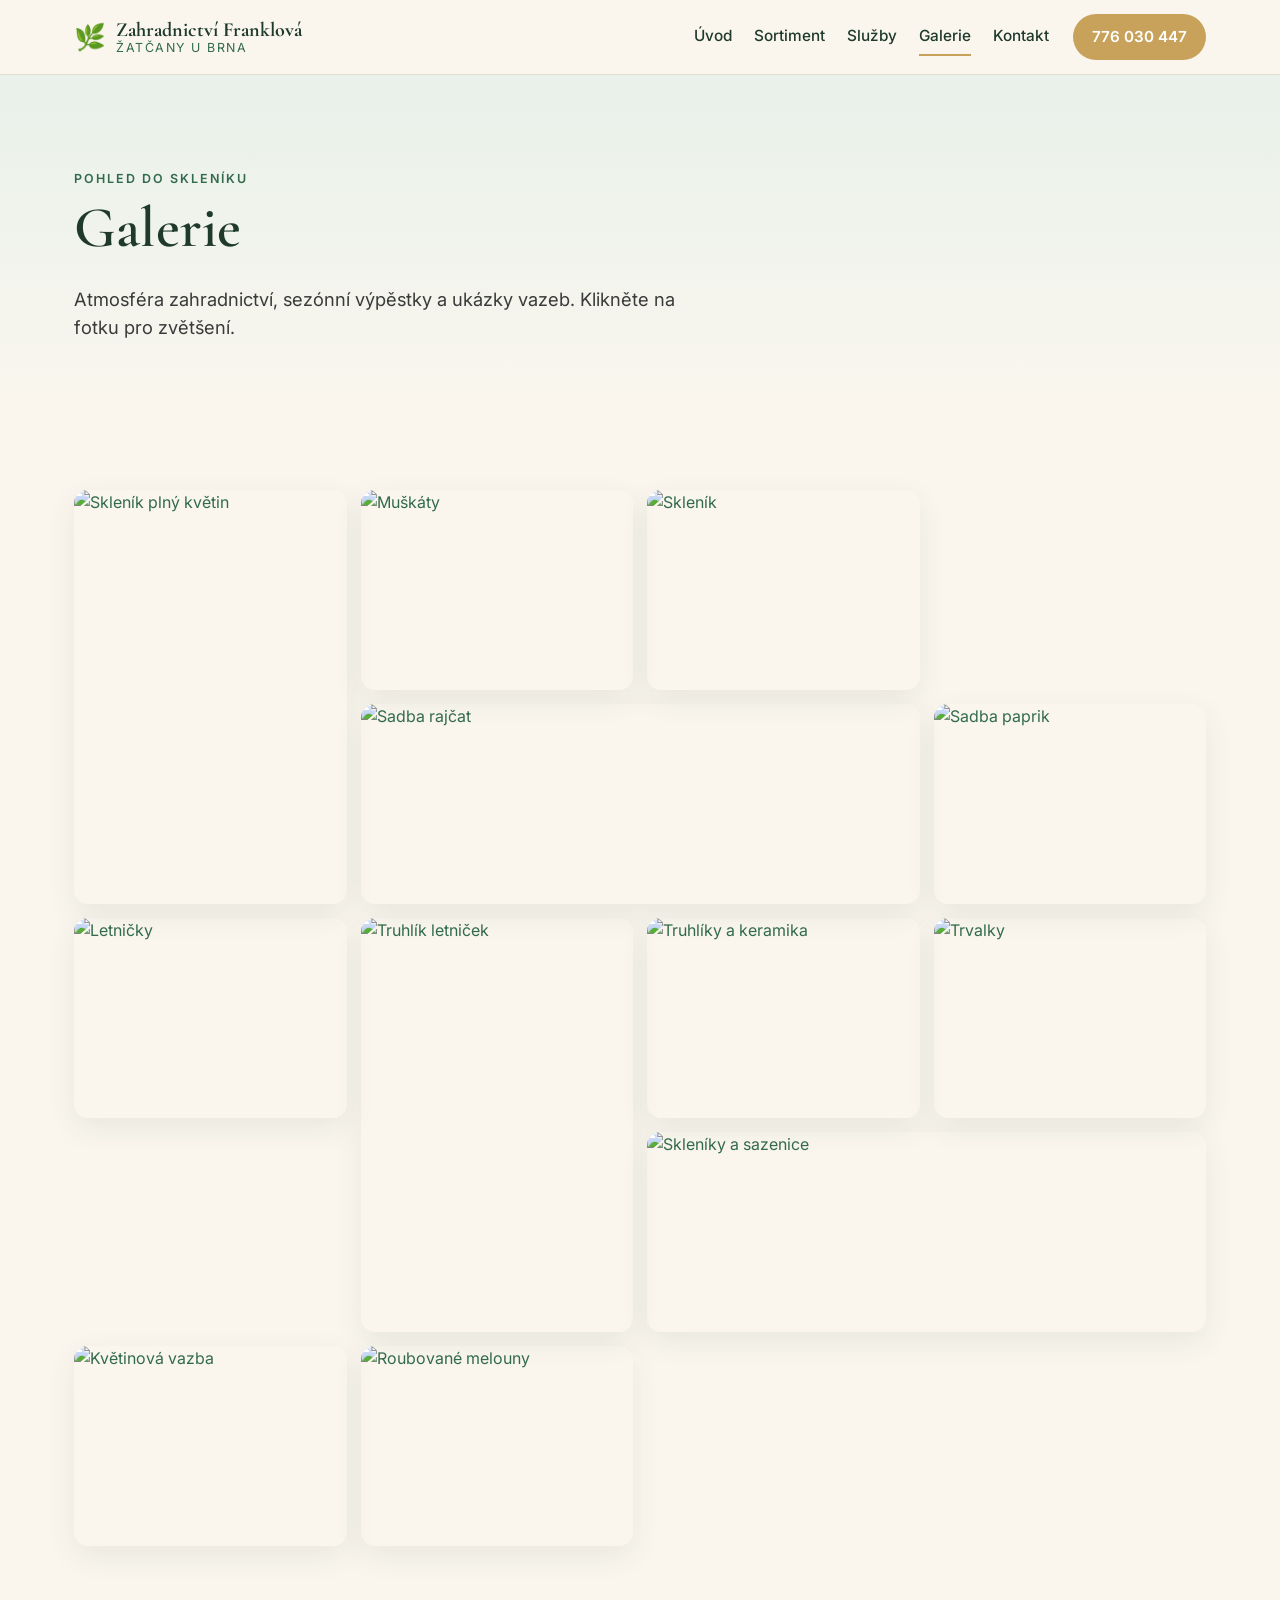
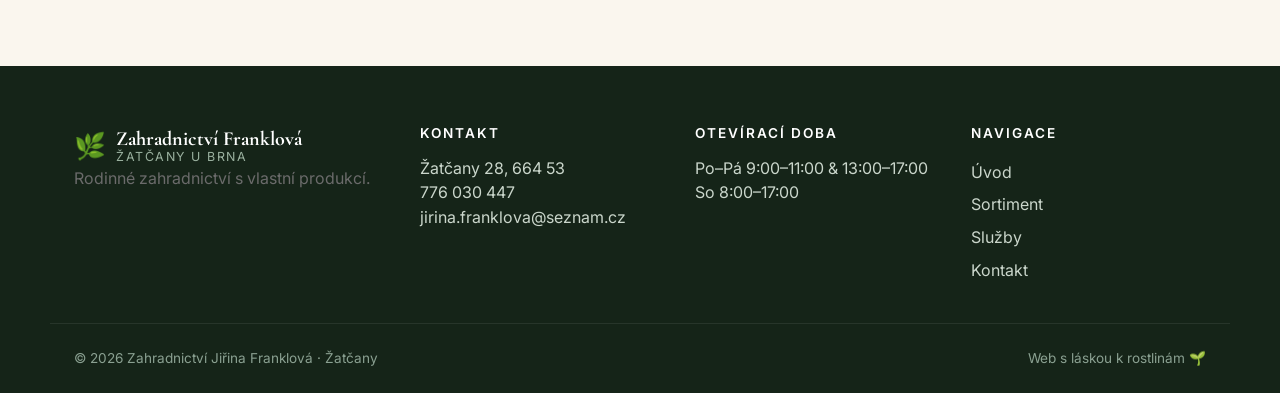
==== galerie.html @ 7c962533 "Vytvořit web pro Zahradnictví Franklová Žatčany Statický 5stránkový web (úvod, sortiment, služby, ga" ====
<!DOCTYPE html>
<html lang="cs">
<head>
    <meta charset="UTF-8">
    <meta name="viewport" content="width=device-width, initial-scale=1.0">
    <title>Galerie | Zahradnictví Franklová Žatčany</title>
    <meta name="description" content="Fotogalerie zahradnictví v Žatčanech – skleníky, květiny, sadba, vazby a realizace zahrad.">
    <link rel="preconnect" href="https://fonts.googleapis.com">
    <link rel="preconnect" href="https://fonts.gstatic.com" crossorigin>
    <link href="https://fonts.googleapis.com/css2?family=Cormorant+Garamond:wght@500;600;700&family=Inter:wght@300;400;500;600&display=swap" rel="stylesheet">
    <link rel="stylesheet" href="styles.css">
</head>
<body>
    <header class="site-header">
        <div class="container nav-wrap">
            <a class="brand" href="index.html">
                <span class="brand-mark">🌿</span>
                <span class="brand-text">
                    <strong>Zahradnictví Franklová</strong>
                    <em>Žatčany u Brna</em>
                </span>
            </a>
            <nav class="nav">
                <a href="index.html">Úvod</a>
                <a href="sortiment.html">Sortiment</a>
                <a href="sluzby.html">Služby</a>
                <a href="galerie.html" class="active">Galerie</a>
                <a href="kontakt.html">Kontakt</a>
            </nav>
            <a href="kontakt.html" class="btn btn-pill">776 030 447</a>
        </div>
    </header>

    <section class="page-hero">
        <div class="container">
            <span class="eyebrow">Pohled do skleníku</span>
            <h1>Galerie</h1>
            <p class="lead">Atmosféra zahradnictví, sezónní výpěstky a ukázky vazeb. Klikněte na fotku pro zvětšení.</p>
        </div>
    </section>

    <section class="section">
        <div class="container">
            <div class="gallery">
                <a class="g-item g-tall" href="#" data-img="https://images.unsplash.com/photo-1585320806297-9794b3e4eeae?auto=format&fit=crop&w=1600&q=85">
                    <img src="https://images.unsplash.com/photo-1585320806297-9794b3e4eeae?auto=format&fit=crop&w=900&q=80" alt="Skleník plný květin">
                </a>
                <a class="g-item" href="#" data-img="https://images.unsplash.com/photo-1597754395077-31460acd1b8f?auto=format&fit=crop&w=1600&q=85">
                    <img src="https://images.unsplash.com/photo-1597754395077-31460acd1b8f?auto=format&fit=crop&w=900&q=80" alt="Muškáty">
                </a>
                <a class="g-item" href="#" data-img="https://images.unsplash.com/photo-1416879595882-3373a0480b5b?auto=format&fit=crop&w=1600&q=85">
                    <img src="https://images.unsplash.com/photo-1416879595882-3373a0480b5b?auto=format&fit=crop&w=900&q=80" alt="Skleník">
                </a>
                <a class="g-item g-wide" href="#" data-img="https://images.unsplash.com/photo-1592833167001-55c3375beae8?auto=format&fit=crop&w=1600&q=85">
                    <img src="https://images.unsplash.com/photo-1592833167001-55c3375beae8?auto=format&fit=crop&w=900&q=80" alt="Sadba rajčat">
                </a>
                <a class="g-item" href="#" data-img="https://images.unsplash.com/photo-1518977676601-b53f82aba655?auto=format&fit=crop&w=1600&q=85">
                    <img src="https://images.unsplash.com/photo-1518977676601-b53f82aba655?auto=format&fit=crop&w=900&q=80" alt="Sadba paprik">
                </a>
                <a class="g-item" href="#" data-img="https://images.unsplash.com/photo-1571575173700-afb9492e6a50?auto=format&fit=crop&w=1600&q=85">
                    <img src="https://images.unsplash.com/photo-1571575173700-afb9492e6a50?auto=format&fit=crop&w=900&q=80" alt="Letničky">
                </a>
                <a class="g-item g-tall" href="#" data-img="https://images.unsplash.com/photo-1469259943454-aa100abba749?auto=format&fit=crop&w=1600&q=85">
                    <img src="https://images.unsplash.com/photo-1469259943454-aa100abba749?auto=format&fit=crop&w=900&q=80" alt="Truhlík letniček">
                </a>
                <a class="g-item" href="#" data-img="https://images.unsplash.com/photo-1485955900006-10f4d324d411?auto=format&fit=crop&w=1600&q=85">
                    <img src="https://images.unsplash.com/photo-1485955900006-10f4d324d411?auto=format&fit=crop&w=900&q=80" alt="Truhlíky a keramika">
                </a>
                <a class="g-item" href="#" data-img="https://images.unsplash.com/photo-1466692476868-aef1dfb1e735?auto=format&fit=crop&w=1600&q=85">
                    <img src="https://images.unsplash.com/photo-1466692476868-aef1dfb1e735?auto=format&fit=crop&w=900&q=80" alt="Trvalky">
                </a>
                <a class="g-item g-wide" href="#" data-img="https://images.unsplash.com/photo-1416879595882-3373a0480b5b?auto=format&fit=crop&w=1600&q=85">
                    <img src="https://images.unsplash.com/photo-1487530811176-3780de880c2d?auto=format&fit=crop&w=900&q=80" alt="Skleníky a sazenice">
                </a>
                <a class="g-item" href="#" data-img="https://images.unsplash.com/photo-1455659817273-f96807779a8a?auto=format&fit=crop&w=1600&q=85">
                    <img src="https://images.unsplash.com/photo-1455659817273-f96807779a8a?auto=format&fit=crop&w=900&q=80" alt="Květinová vazba">
                </a>
                <a class="g-item" href="#" data-img="https://images.unsplash.com/photo-1563246953-9c8f9bcabe50?auto=format&fit=crop&w=1600&q=85">
                    <img src="https://images.unsplash.com/photo-1563246953-9c8f9bcabe50?auto=format&fit=crop&w=900&q=80" alt="Roubované melouny">
                </a>
            </div>
        </div>
    </section>

    <div class="lightbox" id="lightbox" aria-hidden="true">
        <button class="lightbox-close" id="lightboxClose" aria-label="Zavřít">×</button>
        <img id="lightboxImg" src="" alt="">
    </div>

    <footer class="site-footer">
        <div class="container footer-grid">
            <div>
                <div class="brand">
                    <span class="brand-mark">🌿</span>
                    <span class="brand-text">
                        <strong>Zahradnictví Franklová</strong>
                        <em>Žatčany u Brna</em>
                    </span>
                </div>
                <p class="muted">Rodinné zahradnictví s vlastní produkcí.</p>
            </div>
            <div>
                <h4>Kontakt</h4>
                <p>Žatčany 28, 664 53<br>
                <a href="tel:+420776030447">776 030 447</a><br>
                <a href="mailto:jirina.franklova@seznam.cz">jirina.franklova@seznam.cz</a></p>
            </div>
            <div>
                <h4>Otevírací doba</h4>
                <p>Po–Pá 9:00–11:00 &amp; 13:00–17:00<br>
                So 8:00–17:00</p>
            </div>
            <div>
                <h4>Navigace</h4>
                <ul class="footer-nav">
                    <li><a href="index.html">Úvod</a></li>
                    <li><a href="sortiment.html">Sortiment</a></li>
                    <li><a href="sluzby.html">Služby</a></li>
                    <li><a href="kontakt.html">Kontakt</a></li>
                </ul>
            </div>
        </div>
        <div class="container footer-bottom">
            <span>© <span id="year"></span> Zahradnictví Jiřina Franklová · Žatčany</span>
            <span>Web s láskou k rostlinám 🌱</span>
        </div>
    </footer>
    <script src="script.js"></script>
</body>
</html>
---- styles.css ----
:root{
    --green-900:#1f3a2b;
    --green-800:#28503a;
    --green-700:#326b4b;
    --green-600:#4a8a64;
    --green-500:#6aae84;
    --green-100:#e8f1ea;
    --cream:#faf6ee;
    --sand:#f1ead9;
    --ink:#222;
    --muted:#6b6b6b;
    --line:#e3ddcd;
    --gold:#c8a25b;
    --shadow:0 10px 30px rgba(31,58,43,.08);
    --radius:18px;
}
*{box-sizing:border-box}
html,body{margin:0;padding:0}
body{
    font-family:'Inter',system-ui,-apple-system,Segoe UI,Roboto,sans-serif;
    color:var(--ink);
    background:var(--cream);
    line-height:1.55;
    -webkit-font-smoothing:antialiased;
}
.container{max-width:1180px;margin:0 auto;padding:0 24px}
img{max-width:100%;display:block}
a{color:var(--green-700);text-decoration:none}
a:hover{color:var(--green-900)}

h1,h2,h3,h4{
    font-family:'Cormorant Garamond',Georgia,serif;
    color:var(--green-900);
    line-height:1.15;
    margin:0 0 .4em;
    font-weight:600;
    letter-spacing:.2px;
}
h1{font-size:clamp(2.2rem,4.6vw,3.6rem)}
h2{font-size:clamp(1.7rem,3vw,2.4rem)}
h3{font-size:1.35rem}
h4{font-size:1.05rem;letter-spacing:.5px;text-transform:uppercase;color:var(--green-800)}
p{margin:0 0 1em}
.eyebrow{
    display:inline-block;text-transform:uppercase;letter-spacing:2px;
    font-size:.78rem;color:var(--green-700);font-weight:600;margin-bottom:.6em;
}
.eyebrow.light{color:#c9d8cd}
.lead{font-size:1.15rem;color:#3a3a3a;max-width:54ch}
.muted{color:var(--muted)}
.center{text-align:center}

/* Header */
.site-header{
    background:rgba(250,246,238,.92);
    backdrop-filter:saturate(140%) blur(10px);
    border-bottom:1px solid var(--line);
    position:sticky;top:0;z-index:50;
}
.nav-wrap{display:flex;align-items:center;gap:24px;padding:14px 24px}
.brand{display:flex;align-items:center;gap:10px;color:var(--green-900)}
.brand-mark{font-size:1.6rem}
.brand-text{display:flex;flex-direction:column;line-height:1.1}
.brand-text strong{font-family:'Cormorant Garamond',serif;font-size:1.25rem;font-weight:700}
.brand-text em{font-style:normal;font-size:.78rem;letter-spacing:1.5px;text-transform:uppercase;color:var(--green-700)}
.nav{display:flex;gap:22px;margin-left:auto}
.nav a{color:var(--green-900);font-weight:500;padding:6px 0;border-bottom:2px solid transparent;font-size:.96rem}
.nav a:hover,.nav a.active{border-color:var(--gold)}

.btn{
    display:inline-flex;align-items:center;justify-content:center;gap:8px;
    border-radius:999px;padding:12px 22px;font-weight:600;font-size:.95rem;
    transition:all .2s ease;cursor:pointer;border:1px solid transparent;
}
.btn-primary{background:var(--green-700);color:#fff}
.btn-primary:hover{background:var(--green-900);color:#fff}
.btn-ghost{background:transparent;color:var(--green-900);border-color:var(--green-700)}
.btn-ghost:hover{background:var(--green-700);color:#fff}
.btn-pill{background:var(--gold);color:#fff;padding:10px 18px}
.btn-pill:hover{background:#b08940;color:#fff}

/* Hero */
.hero{position:relative;min-height:88vh;display:flex;align-items:center;color:#fff;overflow:hidden}
.hero-media{position:absolute;inset:0}
.hero-media img{width:100%;height:100%;object-fit:cover}
.hero-overlay{position:absolute;inset:0;background:linear-gradient(120deg,rgba(31,58,43,.78),rgba(31,58,43,.35) 60%,rgba(31,58,43,.55))}
.hero-content{position:relative;padding:120px 24px;color:#fff;z-index:2}
.hero-content .eyebrow{color:#e7d9b2}
.hero-content h1{color:#fff;max-width:18ch}
.hero-content .lead{color:#f4ecd9;max-width:60ch}
.hero-cta{display:flex;gap:14px;margin:28px 0 40px;flex-wrap:wrap}
.hero-cta .btn-ghost{color:#fff;border-color:#fff}
.hero-cta .btn-ghost:hover{background:#fff;color:var(--green-900)}
.hero-stats{list-style:none;padding:0;margin:0;display:flex;gap:36px;flex-wrap:wrap}
.hero-stats li{display:flex;flex-direction:column}
.hero-stats strong{font-family:'Cormorant Garamond',serif;font-size:2rem;color:#fff}
.hero-stats span{font-size:.82rem;letter-spacing:1.4px;text-transform:uppercase;color:#d9c897}

/* Page hero */
.page-hero{padding:90px 0 50px;background:linear-gradient(180deg,var(--green-100),var(--cream))}
.page-hero h1{max-width:18ch}

/* Sections */
.section{padding:80px 0}
.section-muted{background:var(--sand)}
.section-dark{background:var(--green-900);color:#e9efe9}
.section-dark h2,.section-dark h3,.section-dark h4{color:#fff}
.section-head{text-align:center;max-width:62ch;margin:0 auto 50px}
.section-foot{text-align:center;margin-top:40px}

/* Grid 2 */
.grid-2{display:grid;grid-template-columns:1.05fr .95fr;gap:60px;align-items:center}
.grid-2.reverse{grid-template-columns:.95fr 1.05fr}
.grid-2.reverse .copy{order:2}
.grid-2.reverse .visual-card{order:1}
.link-arrow{font-weight:600;color:var(--green-700)}
.link-arrow:hover{color:var(--green-900)}

.card-stack{display:grid;gap:18px}
.feature-card{
    background:#fff;border:1px solid var(--line);border-radius:var(--radius);
    padding:22px 22px 18px;box-shadow:var(--shadow);
}
.feature-card h3{margin-top:6px}
.feature-icon{font-size:1.6rem}

.bullets{padding-left:0;list-style:none;margin:0 0 1em}
.bullets li{padding:7px 0;border-bottom:1px dashed var(--line)}
.bullets.compact li{border:0;padding:3px 0}
.bullets li:last-child{border-bottom:0}

/* Visual card */
.visual-card{position:relative;border-radius:var(--radius);overflow:hidden;box-shadow:var(--shadow)}
.visual-card img{aspect-ratio:4/3;object-fit:cover;width:100%}
.visual-badge{
    position:absolute;left:18px;bottom:18px;background:rgba(31,58,43,.92);color:#fff;
    padding:14px 18px;border-radius:14px;font-size:.86rem;line-height:1.4;max-width:78%;
}
.visual-badge strong{display:block;font-size:1rem;margin-bottom:2px;color:#e7d9b2}

/* Products */
.product-grid{display:grid;grid-template-columns:repeat(3,1fr);gap:24px}
.product{
    background:#fff;border-radius:var(--radius);overflow:hidden;
    box-shadow:var(--shadow);transition:transform .25s ease,box-shadow .25s ease;
    border:1px solid var(--line);
}
.product:hover{transform:translateY(-4px);box-shadow:0 18px 40px rgba(31,58,43,.14)}
.product-img{aspect-ratio:5/4;overflow:hidden}
.product-img img{width:100%;height:100%;object-fit:cover;transition:transform .5s ease}
.product:hover .product-img img{transform:scale(1.06)}
.product-body{padding:18px 20px 22px}
.product-body p{color:#555;font-size:.94rem;margin-bottom:8px}
.price{display:inline-block;font-weight:600;color:var(--green-800);background:var(--green-100);padding:4px 12px;border-radius:999px;font-size:.85rem}

/* Sortiment category rows */
.cat-row{
    display:grid;grid-template-columns:1fr 1fr;gap:50px;align-items:center;
    margin:0 0 70px;
}
.cat-row.reverse .cat-text{order:2}
.cat-row.reverse .cat-img{order:1}
.cat-img img{border-radius:var(--radius);aspect-ratio:4/3;object-fit:cover;width:100%;box-shadow:var(--shadow)}
.tag{
    display:inline-block;background:var(--green-100);color:var(--green-800);
    padding:4px 12px;border-radius:999px;font-size:.78rem;font-weight:600;
    letter-spacing:1px;text-transform:uppercase;margin-bottom:10px;
}

/* Testimonial */
.testimonial-wrap{text-align:center;max-width:60ch;margin:0 auto}
.testimonial-wrap blockquote{
    font-family:'Cormorant Garamond',serif;font-size:clamp(1.4rem,2.4vw,2rem);
    line-height:1.4;font-style:italic;color:#fff;margin:18px 0 16px;
}
.testimonial-wrap cite{color:#c9d8cd;font-style:normal;letter-spacing:1.5px;text-transform:uppercase;font-size:.82rem}

/* Services */
.service-grid{display:grid;grid-template-columns:repeat(3,1fr);gap:22px}
.service{
    background:#fff;border:1px solid var(--line);border-radius:var(--radius);
    padding:26px;box-shadow:var(--shadow);
}
.service-icon{font-size:1.8rem;display:block;margin-bottom:8px}

/* Process */
.process-wrap{max-width:980px;margin:0 auto}
.process{list-style:none;padding:0;margin:30px 0 0;counter-reset:step;
    display:grid;grid-template-columns:repeat(4,1fr);gap:24px}
.process li{background:rgba(255,255,255,.05);border:1px solid rgba(255,255,255,.1);border-radius:var(--radius);padding:22px}
.process .step{
    display:inline-flex;align-items:center;justify-content:center;
    width:34px;height:34px;border-radius:50%;background:var(--gold);color:#1f3a2b;
    font-weight:700;margin-bottom:12px;
}
.process h4{color:#fff;margin-bottom:6px;font-size:1.1rem;text-transform:none;letter-spacing:0}
.process p{color:#c9d8cd;font-size:.95rem;margin:0}

/* CTA band */
.cta-band-inner{
    display:flex;align-items:center;justify-content:space-between;gap:30px;flex-wrap:wrap;
    background:#fff;border:1px solid var(--line);border-radius:var(--radius);padding:30px 36px;box-shadow:var(--shadow);
}
.cta-band-inner h2{margin:0}
.cta-band-inner p{margin:6px 0 0;color:#555}
.cta-buttons{display:flex;gap:12px;flex-wrap:wrap}

/* Contact */
.contact-grid{display:grid;grid-template-columns:repeat(2,1fr);gap:22px}
.contact-card{
    background:#fff;border:1px solid var(--line);border-radius:var(--radius);
    padding:26px;box-shadow:var(--shadow);
}
.big-link{font-family:'Cormorant Garamond',serif;font-size:1.7rem;font-weight:700;color:var(--green-800)}
.hours{width:100%;border-collapse:collapse}
.hours td{padding:8px 0;border-bottom:1px dashed var(--line);font-size:.95rem}
.hours tr:last-child td{border-bottom:0}
.hours td:last-child{text-align:right;color:#444}
.map-wrap{border-radius:var(--radius);overflow:hidden;box-shadow:var(--shadow);border:1px solid var(--line);background:#eee}

/* FAQ */
.faq-wrap{max-width:780px;margin:0 auto}
.faq-wrap details{
    background:rgba(255,255,255,.05);border:1px solid rgba(255,255,255,.1);
    border-radius:14px;padding:16px 20px;margin:10px 0;
}
.faq-wrap summary{cursor:pointer;font-weight:600;color:#fff;font-size:1.05rem;list-style:none}
.faq-wrap summary::-webkit-details-marker{display:none}
.faq-wrap summary::before{content:'+ ';color:var(--gold);font-weight:700;margin-right:6px}
.faq-wrap details[open] summary::before{content:'– '}
.faq-wrap p{color:#c9d8cd;margin:10px 0 4px}

/* Gallery */
.gallery{
    display:grid;
    grid-template-columns:repeat(4,1fr);
    grid-auto-rows:200px;
    gap:14px;
}
.g-item{display:block;overflow:hidden;border-radius:14px;box-shadow:var(--shadow);position:relative}
.g-item img{width:100%;height:100%;object-fit:cover;transition:transform .6s ease}
.g-item:hover img{transform:scale(1.06)}
.g-tall{grid-row:span 2}
.g-wide{grid-column:span 2}

.lightbox{
    position:fixed;inset:0;background:rgba(15,25,18,.92);display:none;
    align-items:center;justify-content:center;z-index:100;padding:30px;
}
.lightbox.active{display:flex}
.lightbox img{max-width:90%;max-height:90vh;border-radius:10px;box-shadow:0 30px 80px rgba(0,0,0,.5)}
.lightbox-close{
    position:absolute;top:18px;right:24px;background:transparent;border:0;color:#fff;
    font-size:2.4rem;cursor:pointer;line-height:1;
}

/* Footer */
.site-footer{background:#152418;color:#cad6cb;padding:60px 0 24px;margin-top:40px}
.site-footer h4{color:#fff;font-family:'Inter',sans-serif;font-size:.85rem;letter-spacing:2px;text-transform:uppercase;margin-bottom:14px}
.site-footer .brand strong{color:#fff}
.site-footer .brand em{color:#9ab19f}
.site-footer a{color:#cad6cb}
.site-footer a:hover{color:#fff}
.footer-grid{display:grid;grid-template-columns:1.3fr 1fr 1fr 1fr;gap:40px;padding-bottom:36px;border-bottom:1px solid rgba(255,255,255,.08)}
.footer-nav{list-style:none;padding:0;margin:0}
.footer-nav li{padding:4px 0}
.footer-bottom{display:flex;justify-content:space-between;padding-top:24px;font-size:.85rem;color:#8aa091;flex-wrap:wrap;gap:10px}

/* Responsive */
@media (max-width:980px){
    .nav{display:none}
    .grid-2,.grid-2.reverse{grid-template-columns:1fr;gap:36px}
    .grid-2.reverse .copy,.grid-2.reverse .visual-card{order:initial}
    .product-grid{grid-template-columns:repeat(2,1fr)}
    .service-grid{grid-template-columns:repeat(2,1fr)}
    .process{grid-template-columns:repeat(2,1fr)}
    .cat-row,.cat-row.reverse{grid-template-columns:1fr;gap:24px;margin-bottom:50px}
    .cat-row.reverse .cat-text,.cat-row.reverse .cat-img{order:initial}
    .contact-grid{grid-template-columns:1fr}
    .footer-grid{grid-template-columns:1fr 1fr;gap:30px}
    .gallery{grid-template-columns:repeat(2,1fr);grid-auto-rows:170px}
    .g-wide{grid-column:span 2}
    .hero-content{padding:90px 24px 70px}
}
@media (max-width:540px){
    .product-grid,.service-grid{grid-template-columns:1fr}
    .process{grid-template-columns:1fr}
    .footer-grid{grid-template-columns:1fr}
    .hero-stats{gap:20px}
    .hero-stats strong{font-size:1.5rem}
    .cta-band-inner{padding:22px}
}
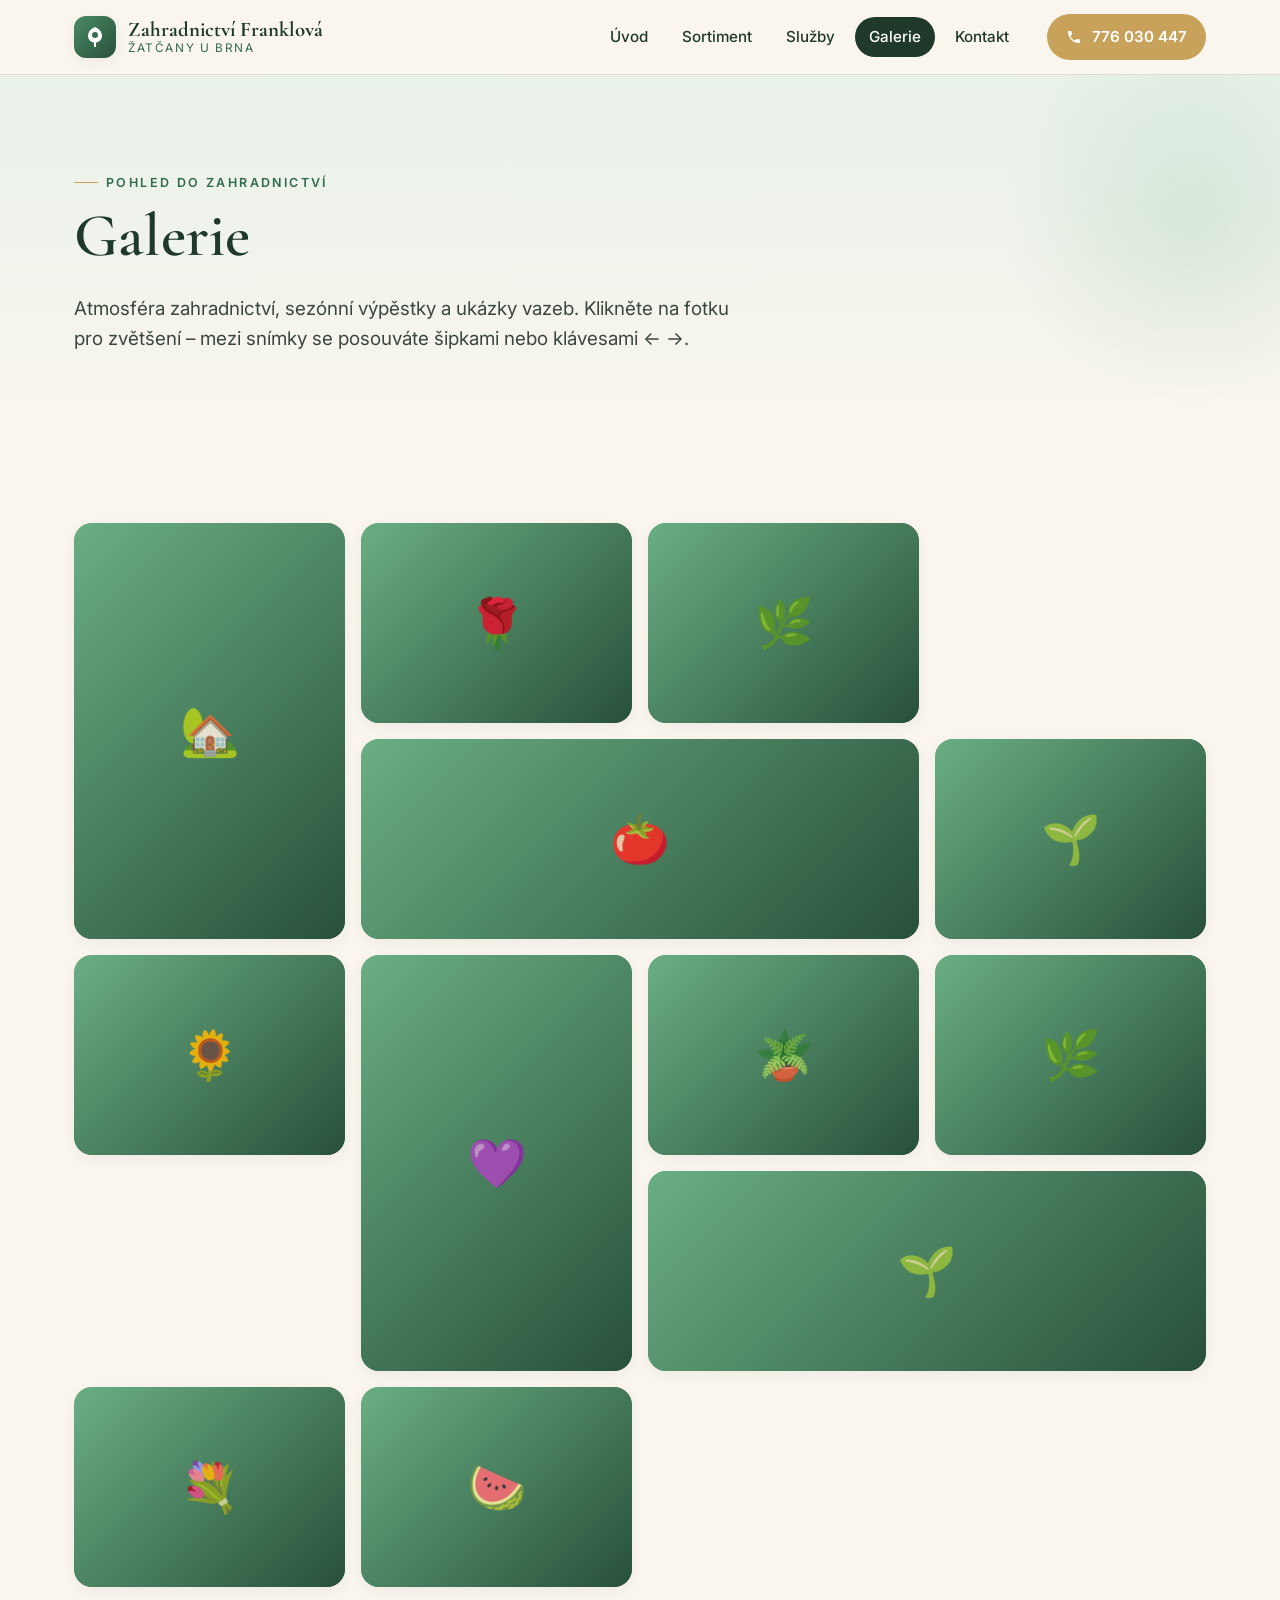
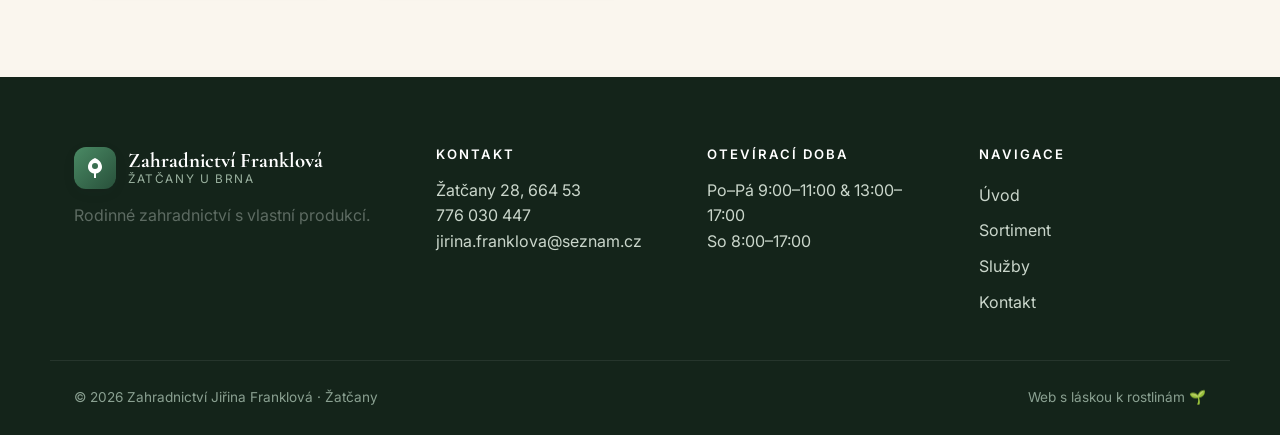
==== commit 889e7403: "Audit a vylepšení rozhraní + ověřené fotky - Odstraněna smyšlená fakta (rok 1995, „30+ let", falešná" ====
--- a/galerie.html
+++ b/galerie.html
@@ -5,99 +5,123 @@
     <meta name="viewport" content="width=device-width, initial-scale=1.0">
     <title>Galerie | Zahradnictví Franklová Žatčany</title>
     <meta name="description" content="Fotogalerie zahradnictví v Žatčanech – skleníky, květiny, sadba, vazby a realizace zahrad.">
+    <meta name="theme-color" content="#28503a">
+    <link rel="icon" type="image/svg+xml" href="data:image/svg+xml,%3Csvg xmlns='http://www.w3.org/2000/svg' viewBox='0 0 64 64'%3E%3Crect width='64' height='64' rx='14' fill='%2328503a'/%3E%3Cpath d='M32 14c-10 4-16 12-16 22 0 8 6 14 16 14s16-6 16-14c0-10-6-18-16-22zm0 28c-3 0-5-2-5-5s2-5 5-5 5 2 5 5-2 5-5 5z' fill='%23c8a25b'/%3E%3C/svg%3E">
     <link rel="preconnect" href="https://fonts.googleapis.com">
     <link rel="preconnect" href="https://fonts.gstatic.com" crossorigin>
+    <link rel="preconnect" href="https://images.unsplash.com" crossorigin>
     <link href="https://fonts.googleapis.com/css2?family=Cormorant+Garamond:wght@500;600;700&family=Inter:wght@300;400;500;600&display=swap" rel="stylesheet">
     <link rel="stylesheet" href="styles.css">
 </head>
 <body>
+    <a class="skip" href="#main">Přeskočit na obsah</a>
+
     <header class="site-header">
         <div class="container nav-wrap">
             <a class="brand" href="index.html">
-                <span class="brand-mark">🌿</span>
+                <span class="brand-mark" aria-hidden="true">
+                    <svg viewBox="0 0 24 24" fill="currentColor"><path d="M12 2c-4 1.6-7 5-7 9 0 3.3 2.4 6 6 6.5V22h2v-4.5c3.6-.5 6-3.2 6-6.5 0-4-3-7.4-7-9zm0 11a3 3 0 1 1 0-6 3 3 0 0 1 0 6z"/></svg>
+                </span>
                 <span class="brand-text">
                     <strong>Zahradnictví Franklová</strong>
                     <em>Žatčany u Brna</em>
                 </span>
             </a>
-            <nav class="nav">
+            <button class="nav-toggle" aria-label="Menu" aria-expanded="false">
+                <svg viewBox="0 0 24 24" fill="none" stroke="currentColor" stroke-width="2.2"><path d="M4 7h16M4 12h16M4 17h16"/></svg>
+            </button>
+            <nav class="nav" aria-label="Hlavní menu">
                 <a href="index.html">Úvod</a>
                 <a href="sortiment.html">Sortiment</a>
                 <a href="sluzby.html">Služby</a>
                 <a href="galerie.html" class="active">Galerie</a>
                 <a href="kontakt.html">Kontakt</a>
             </nav>
-            <a href="kontakt.html" class="btn btn-pill">776 030 447</a>
+            <a href="tel:+420776030447" class="btn btn-pill header-cta">
+                <svg viewBox="0 0 24 24" fill="currentColor"><path d="M6.6 10.8c1.4 2.8 3.8 5.1 6.6 6.6l2.2-2.2c.3-.3.7-.4 1.1-.3 1.2.4 2.4.6 3.7.6.6 0 1 .4 1 1V20c0 .6-.4 1-1 1A17 17 0 0 1 3 4c0-.6.4-1 1-1h3.5c.6 0 1 .4 1 1 0 1.3.2 2.5.6 3.7.1.4 0 .8-.3 1.1l-2.2 2z"/></svg>
+                776 030 447
+            </a>
         </div>
     </header>
 
-    <section class="page-hero">
-        <div class="container">
-            <span class="eyebrow">Pohled do skleníku</span>
-            <h1>Galerie</h1>
-            <p class="lead">Atmosféra zahradnictví, sezónní výpěstky a ukázky vazeb. Klikněte na fotku pro zvětšení.</p>
-        </div>
-    </section>
+    <main id="main">
+        <section class="page-hero">
+            <div class="container">
+                <span class="eyebrow">Pohled do zahradnictví</span>
+                <h1>Galerie</h1>
+                <p class="lead">Atmosféra zahradnictví, sezónní výpěstky a ukázky vazeb. Klikněte na fotku pro zvětšení – mezi snímky se posouváte šipkami nebo klávesami ← →.</p>
+            </div>
+        </section>
 
-    <section class="section">
-        <div class="container">
-            <div class="gallery">
-                <a class="g-item g-tall" href="#" data-img="https://images.unsplash.com/photo-1585320806297-9794b3e4eeae?auto=format&fit=crop&w=1600&q=85">
-                    <img src="https://images.unsplash.com/photo-1585320806297-9794b3e4eeae?auto=format&fit=crop&w=900&q=80" alt="Skleník plný květin">
-                </a>
-                <a class="g-item" href="#" data-img="https://images.unsplash.com/photo-1597754395077-31460acd1b8f?auto=format&fit=crop&w=1600&q=85">
-                    <img src="https://images.unsplash.com/photo-1597754395077-31460acd1b8f?auto=format&fit=crop&w=900&q=80" alt="Muškáty">
-                </a>
-                <a class="g-item" href="#" data-img="https://images.unsplash.com/photo-1416879595882-3373a0480b5b?auto=format&fit=crop&w=1600&q=85">
-                    <img src="https://images.unsplash.com/photo-1416879595882-3373a0480b5b?auto=format&fit=crop&w=900&q=80" alt="Skleník">
-                </a>
-                <a class="g-item g-wide" href="#" data-img="https://images.unsplash.com/photo-1592833167001-55c3375beae8?auto=format&fit=crop&w=1600&q=85">
-                    <img src="https://images.unsplash.com/photo-1592833167001-55c3375beae8?auto=format&fit=crop&w=900&q=80" alt="Sadba rajčat">
-                </a>
-                <a class="g-item" href="#" data-img="https://images.unsplash.com/photo-1518977676601-b53f82aba655?auto=format&fit=crop&w=1600&q=85">
-                    <img src="https://images.unsplash.com/photo-1518977676601-b53f82aba655?auto=format&fit=crop&w=900&q=80" alt="Sadba paprik">
-                </a>
-                <a class="g-item" href="#" data-img="https://images.unsplash.com/photo-1571575173700-afb9492e6a50?auto=format&fit=crop&w=1600&q=85">
-                    <img src="https://images.unsplash.com/photo-1571575173700-afb9492e6a50?auto=format&fit=crop&w=900&q=80" alt="Letničky">
-                </a>
-                <a class="g-item g-tall" href="#" data-img="https://images.unsplash.com/photo-1469259943454-aa100abba749?auto=format&fit=crop&w=1600&q=85">
-                    <img src="https://images.unsplash.com/photo-1469259943454-aa100abba749?auto=format&fit=crop&w=900&q=80" alt="Truhlík letniček">
-                </a>
-                <a class="g-item" href="#" data-img="https://images.unsplash.com/photo-1485955900006-10f4d324d411?auto=format&fit=crop&w=1600&q=85">
-                    <img src="https://images.unsplash.com/photo-1485955900006-10f4d324d411?auto=format&fit=crop&w=900&q=80" alt="Truhlíky a keramika">
-                </a>
-                <a class="g-item" href="#" data-img="https://images.unsplash.com/photo-1466692476868-aef1dfb1e735?auto=format&fit=crop&w=1600&q=85">
-                    <img src="https://images.unsplash.com/photo-1466692476868-aef1dfb1e735?auto=format&fit=crop&w=900&q=80" alt="Trvalky">
-                </a>
-                <a class="g-item g-wide" href="#" data-img="https://images.unsplash.com/photo-1416879595882-3373a0480b5b?auto=format&fit=crop&w=1600&q=85">
-                    <img src="https://images.unsplash.com/photo-1487530811176-3780de880c2d?auto=format&fit=crop&w=900&q=80" alt="Skleníky a sazenice">
-                </a>
-                <a class="g-item" href="#" data-img="https://images.unsplash.com/photo-1455659817273-f96807779a8a?auto=format&fit=crop&w=1600&q=85">
-                    <img src="https://images.unsplash.com/photo-1455659817273-f96807779a8a?auto=format&fit=crop&w=900&q=80" alt="Květinová vazba">
-                </a>
-                <a class="g-item" href="#" data-img="https://images.unsplash.com/photo-1563246953-9c8f9bcabe50?auto=format&fit=crop&w=1600&q=85">
-                    <img src="https://images.unsplash.com/photo-1563246953-9c8f9bcabe50?auto=format&fit=crop&w=900&q=80" alt="Roubované melouny">
-                </a>
+        <section class="section">
+            <div class="container">
+                <div class="gallery">
+                    <a class="g-item g-tall" href="#" data-img="https://images.unsplash.com/photo-1585320806297-9794b3e4eeae?auto=format&fit=crop&w=1600&q=85" data-alt="Zahrada s pěšinou mezi květinami">
+                        <div class="img" data-fallback="🏡"><img loading="lazy" src="https://images.unsplash.com/photo-1585320806297-9794b3e4eeae?auto=format&fit=crop&w=900&q=80" alt="Zahrada s pěšinou mezi květinami"></div>
+                    </a>
+                    <a class="g-item" href="#" data-img="https://images.unsplash.com/photo-1582794543139-8ac9cb0f7b11?auto=format&fit=crop&w=1600&q=85" data-alt="Růžové růže">
+                        <div class="img" data-fallback="🌹"><img loading="lazy" src="https://images.unsplash.com/photo-1582794543139-8ac9cb0f7b11?auto=format&fit=crop&w=900&q=80" alt="Růžové růže"></div>
+                    </a>
+                    <a class="g-item" href="#" data-img="https://images.unsplash.com/photo-1457530378978-8bac673b8062?auto=format&fit=crop&w=1600&q=85" data-alt="Záhon na zahradě">
+                        <div class="img" data-fallback="🌿"><img loading="lazy" src="https://images.unsplash.com/photo-1457530378978-8bac673b8062?auto=format&fit=crop&w=900&q=80" alt="Záhon na zahradě"></div>
+                    </a>
+                    <a class="g-item g-wide" href="#" data-img="https://images.unsplash.com/photo-1592924357228-91a4daadcfea?auto=format&fit=crop&w=1600&q=85" data-alt="Sadba rajčat">
+                        <div class="img" data-fallback="🍅"><img loading="lazy" src="https://images.unsplash.com/photo-1592924357228-91a4daadcfea?auto=format&fit=crop&w=900&q=80" alt="Sadba rajčat"></div>
+                    </a>
+                    <a class="g-item" href="#" data-img="https://images.unsplash.com/photo-1530836369250-ef72a3f5cda8?auto=format&fit=crop&w=1600&q=85" data-alt="Sadba ve sadbovači">
+                        <div class="img" data-fallback="🌱"><img loading="lazy" src="https://images.unsplash.com/photo-1530836369250-ef72a3f5cda8?auto=format&fit=crop&w=900&q=80" alt="Sadba ve sadbovači"></div>
+                    </a>
+                    <a class="g-item" href="#" data-img="https://images.unsplash.com/photo-1597848212624-a19eb35e2651?auto=format&fit=crop&w=1600&q=85" data-alt="Slunečnice">
+                        <div class="img" data-fallback="🌻"><img loading="lazy" src="https://images.unsplash.com/photo-1597848212624-a19eb35e2651?auto=format&fit=crop&w=900&q=80" alt="Slunečnice"></div>
+                    </a>
+                    <a class="g-item g-tall" href="#" data-img="https://images.unsplash.com/photo-1469259943454-aa100abba749?auto=format&fit=crop&w=1600&q=85" data-alt="Levandulové pole">
+                        <div class="img" data-fallback="💜"><img loading="lazy" src="https://images.unsplash.com/photo-1469259943454-aa100abba749?auto=format&fit=crop&w=900&q=80" alt="Levandulové pole"></div>
+                    </a>
+                    <a class="g-item" href="#" data-img="https://images.unsplash.com/photo-1465379944081-7f47de8d74ac?auto=format&fit=crop&w=1600&q=85" data-alt="Pokojová rostlina">
+                        <div class="img" data-fallback="🪴"><img loading="lazy" src="https://images.unsplash.com/photo-1465379944081-7f47de8d74ac?auto=format&fit=crop&w=900&q=80" alt="Pokojová rostlina"></div>
+                    </a>
+                    <a class="g-item" href="#" data-img="https://images.unsplash.com/photo-1591857177580-dc82b9ac4e1e?auto=format&fit=crop&w=1600&q=85" data-alt="Vyvýšený záhon">
+                        <div class="img" data-fallback="🌿"><img loading="lazy" src="https://images.unsplash.com/photo-1591857177580-dc82b9ac4e1e?auto=format&fit=crop&w=900&q=80" alt="Vyvýšený záhon"></div>
+                    </a>
+                    <a class="g-item g-wide" href="#" data-img="https://images.unsplash.com/photo-1611843467160-25afb8df1074?auto=format&fit=crop&w=1600&q=85" data-alt="Práce v zahradě">
+                        <div class="img" data-fallback="🌱"><img loading="lazy" src="https://images.unsplash.com/photo-1611843467160-25afb8df1074?auto=format&fit=crop&w=900&q=80" alt="Práce v zahradě"></div>
+                    </a>
+                    <a class="g-item" href="#" data-img="https://images.unsplash.com/photo-1455659817273-f96807779a8a?auto=format&fit=crop&w=1600&q=85" data-alt="Květinová vazba">
+                        <div class="img" data-fallback="💐"><img loading="lazy" src="https://images.unsplash.com/photo-1455659817273-f96807779a8a?auto=format&fit=crop&w=900&q=80" alt="Květinová vazba"></div>
+                    </a>
+                    <a class="g-item" href="#" data-img="https://images.unsplash.com/photo-1587049352846-4a222e784d38?auto=format&fit=crop&w=1600&q=85" data-alt="Roubovaný meloun">
+                        <div class="img" data-fallback="🍉"><img loading="lazy" src="https://images.unsplash.com/photo-1587049352846-4a222e784d38?auto=format&fit=crop&w=900&q=80" alt="Roubovaný meloun"></div>
+                    </a>
+                </div>
             </div>
-        </div>
-    </section>
+        </section>
+    </main>
 
-    <div class="lightbox" id="lightbox" aria-hidden="true">
-        <button class="lightbox-close" id="lightboxClose" aria-label="Zavřít">×</button>
-        <img id="lightboxImg" src="" alt="">
+    <div class="lightbox" id="lightbox" aria-hidden="true" role="dialog" aria-label="Zvětšená fotografie">
+        <span class="lightbox-counter" id="lightboxCounter">1 / 1</span>
+        <button class="lightbox-btn lightbox-close" id="lightboxClose" aria-label="Zavřít">×</button>
+        <button class="lightbox-btn lightbox-prev" id="lightboxPrev" aria-label="Předchozí">‹</button>
+        <button class="lightbox-btn lightbox-next" id="lightboxNext" aria-label="Další">›</button>
+        <div class="lightbox-img-wrap"><img id="lightboxImg" src="" alt=""></div>
     </div>
+
+    <button class="to-top" aria-label="Nahoru">
+        <svg viewBox="0 0 24 24" width="20" height="20" fill="none" stroke="currentColor" stroke-width="2.2"><path d="M5 15l7-7 7 7"/></svg>
+    </button>
 
     <footer class="site-footer">
         <div class="container footer-grid">
             <div>
                 <div class="brand">
-                    <span class="brand-mark">🌿</span>
+                    <span class="brand-mark" aria-hidden="true">
+                        <svg viewBox="0 0 24 24" fill="currentColor"><path d="M12 2c-4 1.6-7 5-7 9 0 3.3 2.4 6 6 6.5V22h2v-4.5c3.6-.5 6-3.2 6-6.5 0-4-3-7.4-7-9zm0 11a3 3 0 1 1 0-6 3 3 0 0 1 0 6z"/></svg>
+                    </span>
                     <span class="brand-text">
                         <strong>Zahradnictví Franklová</strong>
                         <em>Žatčany u Brna</em>
                     </span>
                 </div>
-                <p class="muted">Rodinné zahradnictví s vlastní produkcí.</p>
+                <p class="muted" style="margin-top:14px">Rodinné zahradnictví s vlastní produkcí.</p>
             </div>
             <div>
                 <h4>Kontakt</h4>
--- a/styles.css
+++ b/styles.css
@@ -1,292 +1,468 @@
 :root{
+    --green-950:#14241a;
     --green-900:#1f3a2b;
     --green-800:#28503a;
     --green-700:#326b4b;
     --green-600:#4a8a64;
     --green-500:#6aae84;
+    --green-200:#cfe1d4;
     --green-100:#e8f1ea;
+    --green-50:#f3f8f4;
     --cream:#faf6ee;
     --sand:#f1ead9;
-    --ink:#222;
-    --muted:#6b6b6b;
+    --ink:#1d2622;
+    --muted:#5d6b62;
     --line:#e3ddcd;
+    --line-soft:#eee8d8;
     --gold:#c8a25b;
-    --shadow:0 10px 30px rgba(31,58,43,.08);
+    --gold-dark:#a37f3f;
+    --rose:#c97462;
+    --shadow-sm:0 4px 14px rgba(31,58,43,.06);
+    --shadow:0 12px 32px rgba(31,58,43,.10);
+    --shadow-lg:0 24px 60px rgba(31,58,43,.16);
+    --radius-sm:10px;
     --radius:18px;
-}
-*{box-sizing:border-box}
+    --radius-lg:26px;
+    --ease:cubic-bezier(.2,.8,.2,1);
+}
+*,*::before,*::after{box-sizing:border-box}
+html{scroll-behavior:smooth}
 html,body{margin:0;padding:0}
 body{
-    font-family:'Inter',system-ui,-apple-system,Segoe UI,Roboto,sans-serif;
+    font-family:'Inter',system-ui,-apple-system,'Segoe UI',Roboto,sans-serif;
     color:var(--ink);
     background:var(--cream);
-    line-height:1.55;
+    line-height:1.6;
     -webkit-font-smoothing:antialiased;
+    text-rendering:optimizeLegibility;
 }
 .container{max-width:1180px;margin:0 auto;padding:0 24px}
 img{max-width:100%;display:block}
-a{color:var(--green-700);text-decoration:none}
+button{font-family:inherit}
+:focus-visible{outline:3px solid var(--gold);outline-offset:3px;border-radius:6px}
+
+a{color:var(--green-700);text-decoration:none;transition:color .2s var(--ease)}
 a:hover{color:var(--green-900)}
 
 h1,h2,h3,h4{
     font-family:'Cormorant Garamond',Georgia,serif;
     color:var(--green-900);
-    line-height:1.15;
+    line-height:1.12;
     margin:0 0 .4em;
     font-weight:600;
     letter-spacing:.2px;
 }
-h1{font-size:clamp(2.2rem,4.6vw,3.6rem)}
-h2{font-size:clamp(1.7rem,3vw,2.4rem)}
-h3{font-size:1.35rem}
-h4{font-size:1.05rem;letter-spacing:.5px;text-transform:uppercase;color:var(--green-800)}
+h1{font-size:clamp(2.4rem,5vw,3.8rem)}
+h2{font-size:clamp(1.8rem,3.2vw,2.6rem)}
+h3{font-size:1.4rem}
+h4{font-size:.85rem;letter-spacing:2px;text-transform:uppercase;color:var(--green-800);font-family:'Inter',sans-serif;font-weight:600}
 p{margin:0 0 1em}
+
 .eyebrow{
-    display:inline-block;text-transform:uppercase;letter-spacing:2px;
-    font-size:.78rem;color:var(--green-700);font-weight:600;margin-bottom:.6em;
-}
-.eyebrow.light{color:#c9d8cd}
-.lead{font-size:1.15rem;color:#3a3a3a;max-width:54ch}
+    display:inline-flex;align-items:center;gap:8px;
+    text-transform:uppercase;letter-spacing:2.4px;
+    font-size:.78rem;color:var(--green-700);font-weight:600;margin-bottom:.7em;
+}
+.eyebrow::before{content:"";width:24px;height:1px;background:var(--gold)}
+.eyebrow.light{color:#dfe9e0}
+.eyebrow.light::before{background:var(--gold)}
+.lead{font-size:1.18rem;color:#3a463e;max-width:56ch}
 .muted{color:var(--muted)}
 .center{text-align:center}
 
+/* Skip link */
+.skip{position:absolute;left:-9999px;top:auto;width:1px;height:1px;overflow:hidden}
+.skip:focus{position:fixed;left:16px;top:16px;width:auto;height:auto;background:var(--green-900);color:#fff;padding:12px 18px;border-radius:8px;z-index:200}
+
 /* Header */
 .site-header{
-    background:rgba(250,246,238,.92);
-    backdrop-filter:saturate(140%) blur(10px);
+    background:rgba(250,246,238,.86);
+    backdrop-filter:saturate(160%) blur(12px);
+    -webkit-backdrop-filter:saturate(160%) blur(12px);
     border-bottom:1px solid var(--line);
     position:sticky;top:0;z-index:50;
 }
 .nav-wrap{display:flex;align-items:center;gap:24px;padding:14px 24px}
-.brand{display:flex;align-items:center;gap:10px;color:var(--green-900)}
-.brand-mark{font-size:1.6rem}
-.brand-text{display:flex;flex-direction:column;line-height:1.1}
-.brand-text strong{font-family:'Cormorant Garamond',serif;font-size:1.25rem;font-weight:700}
-.brand-text em{font-style:normal;font-size:.78rem;letter-spacing:1.5px;text-transform:uppercase;color:var(--green-700)}
-.nav{display:flex;gap:22px;margin-left:auto}
-.nav a{color:var(--green-900);font-weight:500;padding:6px 0;border-bottom:2px solid transparent;font-size:.96rem}
-.nav a:hover,.nav a.active{border-color:var(--gold)}
+.brand{display:flex;align-items:center;gap:12px;color:var(--green-900);min-width:0}
+.brand-mark{
+    width:42px;height:42px;flex:none;border-radius:12px;
+    background:linear-gradient(135deg,var(--green-600),var(--green-800));
+    display:grid;place-items:center;color:#fff;box-shadow:var(--shadow-sm);
+}
+.brand-mark svg{width:24px;height:24px}
+.brand-text{display:flex;flex-direction:column;line-height:1.1;min-width:0}
+.brand-text strong{font-family:'Cormorant Garamond',serif;font-size:1.3rem;font-weight:700;white-space:nowrap}
+.brand-text em{font-style:normal;font-size:.74rem;letter-spacing:1.6px;text-transform:uppercase;color:var(--green-700)}
+.nav{display:flex;gap:6px;margin-left:auto}
+.nav a{
+    color:var(--green-900);font-weight:500;padding:8px 14px;border-radius:999px;
+    font-size:.95rem;position:relative;transition:all .2s var(--ease);
+}
+.nav a:hover{background:var(--green-100)}
+.nav a.active{background:var(--green-900);color:#fff}
+.nav-toggle{display:none;background:transparent;border:0;cursor:pointer;padding:8px;border-radius:8px}
+.nav-toggle:hover{background:var(--green-100)}
+.nav-toggle svg{width:26px;height:26px;color:var(--green-900)}
 
 .btn{
-    display:inline-flex;align-items:center;justify-content:center;gap:8px;
-    border-radius:999px;padding:12px 22px;font-weight:600;font-size:.95rem;
-    transition:all .2s ease;cursor:pointer;border:1px solid transparent;
-}
-.btn-primary{background:var(--green-700);color:#fff}
-.btn-primary:hover{background:var(--green-900);color:#fff}
+    display:inline-flex;align-items:center;justify-content:center;gap:10px;
+    border-radius:999px;padding:13px 24px;font-weight:600;font-size:.95rem;
+    transition:all .25s var(--ease);cursor:pointer;border:1.5px solid transparent;
+    text-align:center;
+}
+.btn-primary{background:var(--green-700);color:#fff;box-shadow:var(--shadow-sm)}
+.btn-primary:hover{background:var(--green-900);color:#fff;transform:translateY(-2px);box-shadow:var(--shadow)}
 .btn-ghost{background:transparent;color:var(--green-900);border-color:var(--green-700)}
 .btn-ghost:hover{background:var(--green-700);color:#fff}
 .btn-pill{background:var(--gold);color:#fff;padding:10px 18px}
-.btn-pill:hover{background:#b08940;color:#fff}
+.btn-pill:hover{background:var(--gold-dark);color:#fff}
+.btn-pill svg{width:16px;height:16px}
+
+/* Open status pill */
+.status-pill{
+    display:inline-flex;align-items:center;gap:8px;
+    padding:6px 14px;border-radius:999px;font-size:.82rem;font-weight:600;
+    background:rgba(255,255,255,.12);color:#fff;backdrop-filter:blur(6px);
+    border:1px solid rgba(255,255,255,.25);
+}
+.status-pill .dot{
+    width:8px;height:8px;border-radius:50%;background:#7dd693;
+    box-shadow:0 0 0 4px rgba(125,214,147,.25);
+    animation:pulse 2s var(--ease) infinite;
+}
+.status-pill.closed .dot{background:#e8a17a;box-shadow:0 0 0 4px rgba(232,161,122,.25);animation:none}
+@keyframes pulse{0%,100%{transform:scale(1);opacity:1}50%{transform:scale(1.15);opacity:.7}}
 
 /* Hero */
-.hero{position:relative;min-height:88vh;display:flex;align-items:center;color:#fff;overflow:hidden}
-.hero-media{position:absolute;inset:0}
+.hero{position:relative;min-height:92vh;display:flex;align-items:center;color:#fff;overflow:hidden}
+.hero-media{position:absolute;inset:0;background:linear-gradient(135deg,#1f3a2b,#28503a)}
 .hero-media img{width:100%;height:100%;object-fit:cover}
-.hero-overlay{position:absolute;inset:0;background:linear-gradient(120deg,rgba(31,58,43,.78),rgba(31,58,43,.35) 60%,rgba(31,58,43,.55))}
-.hero-content{position:relative;padding:120px 24px;color:#fff;z-index:2}
+.hero-overlay{
+    position:absolute;inset:0;
+    background:
+        radial-gradient(ellipse at 20% 60%,rgba(31,58,43,.55),transparent 60%),
+        linear-gradient(120deg,rgba(20,36,26,.78),rgba(31,58,43,.35) 55%,rgba(31,58,43,.6));
+}
+.hero-content{position:relative;padding:130px 24px 90px;color:#fff;z-index:2;width:100%}
 .hero-content .eyebrow{color:#e7d9b2}
-.hero-content h1{color:#fff;max-width:18ch}
+.hero-content .eyebrow::before{background:var(--gold)}
+.hero-content h1{color:#fff;max-width:18ch;margin-bottom:.3em}
 .hero-content .lead{color:#f4ecd9;max-width:60ch}
-.hero-cta{display:flex;gap:14px;margin:28px 0 40px;flex-wrap:wrap}
-.hero-cta .btn-ghost{color:#fff;border-color:#fff}
+.hero-content .lead strong{color:#fff}
+.hero-cta{display:flex;gap:14px;margin:30px 0 44px;flex-wrap:wrap}
+.hero-cta .btn-ghost{color:#fff;border-color:rgba(255,255,255,.7)}
 .hero-cta .btn-ghost:hover{background:#fff;color:var(--green-900)}
-.hero-stats{list-style:none;padding:0;margin:0;display:flex;gap:36px;flex-wrap:wrap}
-.hero-stats li{display:flex;flex-direction:column}
-.hero-stats strong{font-family:'Cormorant Garamond',serif;font-size:2rem;color:#fff}
-.hero-stats span{font-size:.82rem;letter-spacing:1.4px;text-transform:uppercase;color:#d9c897}
+.hero-stats{
+    list-style:none;padding:24px 0 0;margin:0;
+    display:grid;grid-template-columns:repeat(3,minmax(0,auto));gap:36px;
+    border-top:1px solid rgba(255,255,255,.18);max-width:680px;
+}
+.hero-stats li{display:flex;flex-direction:column;min-width:0}
+.hero-stats strong{font-family:'Cormorant Garamond',serif;font-size:2.2rem;color:#fff;line-height:1}
+.hero-stats span{font-size:.78rem;letter-spacing:1.6px;text-transform:uppercase;color:#d9c897;margin-top:6px}
+.hero-status{position:absolute;top:90px;right:32px;z-index:3}
 
 /* Page hero */
-.page-hero{padding:90px 0 50px;background:linear-gradient(180deg,var(--green-100),var(--cream))}
+.page-hero{padding:90px 0 60px;background:linear-gradient(180deg,var(--green-100),var(--cream));position:relative;overflow:hidden}
+.page-hero::after{
+    content:"";position:absolute;right:-100px;top:-50px;width:380px;height:380px;border-radius:50%;
+    background:radial-gradient(circle,rgba(106,174,132,.18),transparent 70%);pointer-events:none;
+}
 .page-hero h1{max-width:18ch}
 
 /* Sections */
-.section{padding:80px 0}
+.section{padding:90px 0;position:relative}
 .section-muted{background:var(--sand)}
-.section-dark{background:var(--green-900);color:#e9efe9}
+.section-cream{background:var(--green-50)}
+.section-dark{background:var(--green-900);color:#e9efe9;position:relative;overflow:hidden}
+.section-dark::before{
+    content:"";position:absolute;left:-150px;bottom:-100px;width:500px;height:500px;border-radius:50%;
+    background:radial-gradient(circle,rgba(106,174,132,.15),transparent 70%);pointer-events:none;
+}
 .section-dark h2,.section-dark h3,.section-dark h4{color:#fff}
-.section-head{text-align:center;max-width:62ch;margin:0 auto 50px}
-.section-foot{text-align:center;margin-top:40px}
+.section-head{text-align:center;max-width:62ch;margin:0 auto 56px}
+.section-foot{text-align:center;margin-top:46px}
 
 /* Grid 2 */
 .grid-2{display:grid;grid-template-columns:1.05fr .95fr;gap:60px;align-items:center}
 .grid-2.reverse{grid-template-columns:.95fr 1.05fr}
 .grid-2.reverse .copy{order:2}
 .grid-2.reverse .visual-card{order:1}
-.link-arrow{font-weight:600;color:var(--green-700)}
-.link-arrow:hover{color:var(--green-900)}
+.link-arrow{font-weight:600;color:var(--green-700);display:inline-flex;align-items:center;gap:6px}
+.link-arrow:hover{color:var(--green-900);gap:10px}
+.link-arrow{transition:gap .2s var(--ease)}
 
 .card-stack{display:grid;gap:18px}
 .feature-card{
     background:#fff;border:1px solid var(--line);border-radius:var(--radius);
-    padding:22px 22px 18px;box-shadow:var(--shadow);
-}
-.feature-card h3{margin-top:6px}
-.feature-icon{font-size:1.6rem}
+    padding:26px;box-shadow:var(--shadow-sm);transition:transform .25s var(--ease),box-shadow .25s var(--ease);
+}
+.feature-card:hover{transform:translateY(-4px);box-shadow:var(--shadow)}
+.feature-card h3{margin-top:8px}
+.feature-icon{
+    display:inline-grid;place-items:center;width:46px;height:46px;border-radius:14px;
+    background:var(--green-100);color:var(--green-800);font-size:1.4rem;
+}
 
 .bullets{padding-left:0;list-style:none;margin:0 0 1em}
-.bullets li{padding:7px 0;border-bottom:1px dashed var(--line)}
-.bullets.compact li{border:0;padding:3px 0}
+.bullets li{padding:9px 0;border-bottom:1px dashed var(--line);display:flex;gap:10px}
+.bullets li::before{content:"✦";color:var(--gold);font-weight:700;flex:none}
+.bullets.compact li{border:0;padding:4px 0}
 .bullets li:last-child{border-bottom:0}
 
+/* Image with fallback */
+.img{position:relative;overflow:hidden;background:linear-gradient(135deg,var(--green-500),var(--green-800));border-radius:inherit}
+.img::after{
+    content:attr(data-fallback);
+    position:absolute;inset:0;display:grid;place-items:center;
+    color:rgba(255,255,255,.85);font-size:3rem;
+    opacity:0;transition:opacity .3s ease;pointer-events:none;
+}
+.img.failed::after{opacity:1}
+.img img{width:100%;height:100%;object-fit:cover;display:block;transition:transform .6s var(--ease),opacity .3s ease}
+.img.failed img{opacity:0}
+
 /* Visual card */
-.visual-card{position:relative;border-radius:var(--radius);overflow:hidden;box-shadow:var(--shadow)}
-.visual-card img{aspect-ratio:4/3;object-fit:cover;width:100%}
+.visual-card{position:relative;border-radius:var(--radius-lg);overflow:hidden;box-shadow:var(--shadow);aspect-ratio:4/3}
+.visual-card .img{height:100%}
 .visual-badge{
-    position:absolute;left:18px;bottom:18px;background:rgba(31,58,43,.92);color:#fff;
-    padding:14px 18px;border-radius:14px;font-size:.86rem;line-height:1.4;max-width:78%;
-}
-.visual-badge strong{display:block;font-size:1rem;margin-bottom:2px;color:#e7d9b2}
+    position:absolute;left:20px;bottom:20px;background:rgba(20,36,26,.92);color:#fff;
+    padding:16px 20px;border-radius:14px;font-size:.88rem;line-height:1.45;max-width:78%;
+    backdrop-filter:blur(8px);border:1px solid rgba(255,255,255,.1);
+}
+.visual-badge strong{display:block;font-size:1.05rem;margin-bottom:4px;color:#e7d9b2;font-family:'Cormorant Garamond',serif}
 
 /* Products */
-.product-grid{display:grid;grid-template-columns:repeat(3,1fr);gap:24px}
+.product-grid{display:grid;grid-template-columns:repeat(3,1fr);gap:26px}
 .product{
-    background:#fff;border-radius:var(--radius);overflow:hidden;
-    box-shadow:var(--shadow);transition:transform .25s ease,box-shadow .25s ease;
-    border:1px solid var(--line);
-}
-.product:hover{transform:translateY(-4px);box-shadow:0 18px 40px rgba(31,58,43,.14)}
+    background:#fff;border-radius:var(--radius-lg);overflow:hidden;
+    box-shadow:var(--shadow-sm);transition:transform .3s var(--ease),box-shadow .3s var(--ease);
+    border:1px solid var(--line-soft);display:flex;flex-direction:column;
+}
+.product:hover{transform:translateY(-6px);box-shadow:var(--shadow-lg)}
 .product-img{aspect-ratio:5/4;overflow:hidden}
-.product-img img{width:100%;height:100%;object-fit:cover;transition:transform .5s ease}
-.product:hover .product-img img{transform:scale(1.06)}
-.product-body{padding:18px 20px 22px}
-.product-body p{color:#555;font-size:.94rem;margin-bottom:8px}
-.price{display:inline-block;font-weight:600;color:var(--green-800);background:var(--green-100);padding:4px 12px;border-radius:999px;font-size:.85rem}
+.product-img.img{border-radius:0}
+.product:hover .product-img img{transform:scale(1.07)}
+.product-body{padding:22px 24px 26px;display:flex;flex-direction:column;gap:10px;flex:1}
+.product-body p{color:#5d6b62;font-size:.94rem;margin:0;flex:1}
+.product-body h3{margin:0}
+.price{
+    display:inline-flex;align-self:flex-start;font-weight:600;color:var(--green-800);
+    background:var(--green-100);padding:6px 14px;border-radius:999px;font-size:.85rem;
+}
 
 /* Sortiment category rows */
 .cat-row{
-    display:grid;grid-template-columns:1fr 1fr;gap:50px;align-items:center;
-    margin:0 0 70px;
+    display:grid;grid-template-columns:1fr 1fr;gap:60px;align-items:center;
+    margin:0 0 80px;
 }
 .cat-row.reverse .cat-text{order:2}
 .cat-row.reverse .cat-img{order:1}
-.cat-img img{border-radius:var(--radius);aspect-ratio:4/3;object-fit:cover;width:100%;box-shadow:var(--shadow)}
+.cat-img{position:relative;aspect-ratio:4/3;border-radius:var(--radius-lg);overflow:hidden;box-shadow:var(--shadow);background:linear-gradient(135deg,var(--green-500),var(--green-800))}
+.cat-img.img{display:block}
 .tag{
     display:inline-block;background:var(--green-100);color:var(--green-800);
-    padding:4px 12px;border-radius:999px;font-size:.78rem;font-weight:600;
-    letter-spacing:1px;text-transform:uppercase;margin-bottom:10px;
-}
-
-/* Testimonial */
-.testimonial-wrap{text-align:center;max-width:60ch;margin:0 auto}
+    padding:5px 14px;border-radius:999px;font-size:.76rem;font-weight:700;
+    letter-spacing:1.4px;text-transform:uppercase;margin-bottom:14px;
+}
+
+/* Testimonial / quote */
+.testimonial-wrap{text-align:center;max-width:62ch;margin:0 auto;position:relative;z-index:1}
 .testimonial-wrap blockquote{
-    font-family:'Cormorant Garamond',serif;font-size:clamp(1.4rem,2.4vw,2rem);
-    line-height:1.4;font-style:italic;color:#fff;margin:18px 0 16px;
-}
+    font-family:'Cormorant Garamond',serif;font-size:clamp(1.5rem,2.8vw,2.2rem);
+    line-height:1.4;font-style:italic;color:#fff;margin:24px 0 18px;
+    position:relative;padding:0 30px;
+}
+.testimonial-wrap blockquote::before{content:"„";position:absolute;left:-10px;top:-30px;font-size:5rem;color:var(--gold);opacity:.4;font-family:'Cormorant Garamond',serif}
 .testimonial-wrap cite{color:#c9d8cd;font-style:normal;letter-spacing:1.5px;text-transform:uppercase;font-size:.82rem}
 
 /* Services */
 .service-grid{display:grid;grid-template-columns:repeat(3,1fr);gap:22px}
 .service{
-    background:#fff;border:1px solid var(--line);border-radius:var(--radius);
-    padding:26px;box-shadow:var(--shadow);
-}
-.service-icon{font-size:1.8rem;display:block;margin-bottom:8px}
+    background:#fff;border:1px solid var(--line-soft);border-radius:var(--radius);
+    padding:28px;box-shadow:var(--shadow-sm);transition:transform .25s var(--ease),box-shadow .25s var(--ease);
+}
+.service:hover{transform:translateY(-4px);box-shadow:var(--shadow)}
+.service-icon{
+    display:inline-grid;place-items:center;width:54px;height:54px;border-radius:16px;
+    background:linear-gradient(135deg,var(--green-100),var(--green-200));color:var(--green-800);
+    font-size:1.6rem;margin-bottom:14px;
+}
 
 /* Process */
-.process-wrap{max-width:980px;margin:0 auto}
-.process{list-style:none;padding:0;margin:30px 0 0;counter-reset:step;
-    display:grid;grid-template-columns:repeat(4,1fr);gap:24px}
-.process li{background:rgba(255,255,255,.05);border:1px solid rgba(255,255,255,.1);border-radius:var(--radius);padding:22px}
+.process-wrap{max-width:1000px;margin:0 auto}
+.process{
+    list-style:none;padding:0;margin:36px 0 0;counter-reset:step;
+    display:grid;grid-template-columns:repeat(4,1fr);gap:24px;position:relative;
+}
+.process li{background:rgba(255,255,255,.06);border:1px solid rgba(255,255,255,.12);border-radius:var(--radius);padding:24px;backdrop-filter:blur(4px)}
 .process .step{
     display:inline-flex;align-items:center;justify-content:center;
-    width:34px;height:34px;border-radius:50%;background:var(--gold);color:#1f3a2b;
-    font-weight:700;margin-bottom:12px;
-}
-.process h4{color:#fff;margin-bottom:6px;font-size:1.1rem;text-transform:none;letter-spacing:0}
-.process p{color:#c9d8cd;font-size:.95rem;margin:0}
+    width:38px;height:38px;border-radius:50%;background:var(--gold);color:var(--green-950);
+    font-weight:700;margin-bottom:14px;font-family:'Cormorant Garamond',serif;font-size:1.2rem;
+}
+.process h4{color:#fff;margin-bottom:8px;font-size:1.1rem;text-transform:none;letter-spacing:0;font-family:'Cormorant Garamond',serif;font-weight:600}
+.process p{color:#c9d8cd;font-size:.94rem;margin:0;line-height:1.55}
 
 /* CTA band */
 .cta-band-inner{
     display:flex;align-items:center;justify-content:space-between;gap:30px;flex-wrap:wrap;
-    background:#fff;border:1px solid var(--line);border-radius:var(--radius);padding:30px 36px;box-shadow:var(--shadow);
+    background:#fff;border:1px solid var(--line-soft);border-radius:var(--radius-lg);
+    padding:36px 40px;box-shadow:var(--shadow);
 }
 .cta-band-inner h2{margin:0}
-.cta-band-inner p{margin:6px 0 0;color:#555}
+.cta-band-inner p{margin:8px 0 0;color:#555}
 .cta-buttons{display:flex;gap:12px;flex-wrap:wrap}
 
 /* Contact */
-.contact-grid{display:grid;grid-template-columns:repeat(2,1fr);gap:22px}
+.contact-grid{display:grid;grid-template-columns:repeat(2,1fr);gap:24px}
 .contact-card{
-    background:#fff;border:1px solid var(--line);border-radius:var(--radius);
-    padding:26px;box-shadow:var(--shadow);
-}
+    background:#fff;border:1px solid var(--line-soft);border-radius:var(--radius);
+    padding:28px;box-shadow:var(--shadow-sm);transition:transform .25s var(--ease),box-shadow .25s var(--ease);
+}
+.contact-card:hover{transform:translateY(-3px);box-shadow:var(--shadow)}
+.contact-card h3{display:flex;align-items:center;gap:10px;margin-bottom:14px}
 .big-link{font-family:'Cormorant Garamond',serif;font-size:1.7rem;font-weight:700;color:var(--green-800)}
+.big-link:hover{color:var(--green-950)}
 .hours{width:100%;border-collapse:collapse}
-.hours td{padding:8px 0;border-bottom:1px dashed var(--line);font-size:.95rem}
+.hours td{padding:9px 0;border-bottom:1px dashed var(--line);font-size:.95rem}
 .hours tr:last-child td{border-bottom:0}
-.hours td:last-child{text-align:right;color:#444}
-.map-wrap{border-radius:var(--radius);overflow:hidden;box-shadow:var(--shadow);border:1px solid var(--line);background:#eee}
+.hours td:last-child{text-align:right;color:#444;font-variant-numeric:tabular-nums}
+.hours tr.today td{font-weight:700;color:var(--green-900)}
+.hours tr.today td:first-child::after{content:" · dnes";font-size:.78rem;color:var(--green-700);font-weight:500}
+.map-wrap{border-radius:var(--radius-lg);overflow:hidden;box-shadow:var(--shadow);border:1px solid var(--line);background:#eee;aspect-ratio:16/7}
+.map-wrap iframe{display:block;width:100%;height:100%;border:0}
 
 /* FAQ */
 .faq-wrap{max-width:780px;margin:0 auto}
 .faq-wrap details{
-    background:rgba(255,255,255,.05);border:1px solid rgba(255,255,255,.1);
-    border-radius:14px;padding:16px 20px;margin:10px 0;
-}
-.faq-wrap summary{cursor:pointer;font-weight:600;color:#fff;font-size:1.05rem;list-style:none}
+    background:rgba(255,255,255,.06);border:1px solid rgba(255,255,255,.12);
+    border-radius:14px;padding:18px 22px;margin:12px 0;transition:background .2s ease;
+}
+.faq-wrap details[open]{background:rgba(255,255,255,.1)}
+.faq-wrap summary{cursor:pointer;font-weight:600;color:#fff;font-size:1.05rem;list-style:none;display:flex;justify-content:space-between;align-items:center;gap:14px}
 .faq-wrap summary::-webkit-details-marker{display:none}
-.faq-wrap summary::before{content:'+ ';color:var(--gold);font-weight:700;margin-right:6px}
-.faq-wrap details[open] summary::before{content:'– '}
-.faq-wrap p{color:#c9d8cd;margin:10px 0 4px}
+.faq-wrap summary::after{content:"+";color:var(--gold);font-size:1.5rem;font-weight:300;line-height:1;transition:transform .2s ease}
+.faq-wrap details[open] summary::after{content:"−"}
+.faq-wrap p{color:#c9d8cd;margin:14px 0 4px;line-height:1.65}
 
 /* Gallery */
 .gallery{
     display:grid;
     grid-template-columns:repeat(4,1fr);
     grid-auto-rows:200px;
-    gap:14px;
-}
-.g-item{display:block;overflow:hidden;border-radius:14px;box-shadow:var(--shadow);position:relative}
-.g-item img{width:100%;height:100%;object-fit:cover;transition:transform .6s ease}
-.g-item:hover img{transform:scale(1.06)}
+    gap:16px;
+}
+.g-item{display:block;overflow:hidden;border-radius:var(--radius);box-shadow:var(--shadow-sm);position:relative;cursor:pointer;background:linear-gradient(135deg,var(--green-500),var(--green-800));transition:transform .3s var(--ease),box-shadow .3s var(--ease)}
+.g-item:hover{transform:translateY(-3px);box-shadow:var(--shadow)}
+.g-item .img{position:absolute;inset:0}
+.g-item:hover .img img{transform:scale(1.08)}
 .g-tall{grid-row:span 2}
 .g-wide{grid-column:span 2}
 
 .lightbox{
-    position:fixed;inset:0;background:rgba(15,25,18,.92);display:none;
+    position:fixed;inset:0;background:rgba(8,16,11,.94);display:none;
     align-items:center;justify-content:center;z-index:100;padding:30px;
+    backdrop-filter:blur(8px);
 }
 .lightbox.active{display:flex}
-.lightbox img{max-width:90%;max-height:90vh;border-radius:10px;box-shadow:0 30px 80px rgba(0,0,0,.5)}
-.lightbox-close{
-    position:absolute;top:18px;right:24px;background:transparent;border:0;color:#fff;
-    font-size:2.4rem;cursor:pointer;line-height:1;
-}
+.lightbox-img-wrap{position:relative;max-width:92%;max-height:88vh;display:flex;align-items:center;justify-content:center}
+.lightbox img{max-width:100%;max-height:88vh;border-radius:10px;box-shadow:0 30px 80px rgba(0,0,0,.5);display:block}
+.lightbox-btn{
+    position:absolute;background:rgba(255,255,255,.12);border:1px solid rgba(255,255,255,.25);
+    color:#fff;width:48px;height:48px;border-radius:50%;cursor:pointer;
+    display:grid;place-items:center;font-size:1.4rem;line-height:1;backdrop-filter:blur(6px);
+    transition:background .2s ease;
+}
+.lightbox-btn:hover{background:rgba(255,255,255,.22)}
+.lightbox-prev{left:24px;top:50%;transform:translateY(-50%)}
+.lightbox-next{right:24px;top:50%;transform:translateY(-50%)}
+.lightbox-close{top:24px;right:24px;font-size:1.6rem}
+.lightbox-counter{position:absolute;top:24px;left:24px;color:#fff;font-size:.85rem;letter-spacing:1px;background:rgba(255,255,255,.12);padding:8px 16px;border-radius:999px;backdrop-filter:blur(6px)}
+
+/* Back to top */
+.to-top{
+    position:fixed;right:22px;bottom:22px;width:46px;height:46px;border-radius:50%;
+    background:var(--green-800);color:#fff;display:grid;place-items:center;
+    box-shadow:var(--shadow);opacity:0;transform:translateY(20px);pointer-events:none;
+    transition:all .3s var(--ease);border:0;cursor:pointer;z-index:40;
+}
+.to-top.visible{opacity:1;transform:translateY(0);pointer-events:auto}
+.to-top:hover{background:var(--green-900);transform:translateY(-3px)}
+
+/* Reveal on scroll */
+.reveal{opacity:0;transform:translateY(28px);transition:opacity .7s var(--ease),transform .7s var(--ease)}
+.reveal.in{opacity:1;transform:none}
 
 /* Footer */
-.site-footer{background:#152418;color:#cad6cb;padding:60px 0 24px;margin-top:40px}
-.site-footer h4{color:#fff;font-family:'Inter',sans-serif;font-size:.85rem;letter-spacing:2px;text-transform:uppercase;margin-bottom:14px}
+.site-footer{background:var(--green-950);color:#cad6cb;padding:70px 0 26px;margin-top:0}
+.site-footer h4{color:#fff;font-family:'Inter',sans-serif;font-size:.82rem;letter-spacing:2px;text-transform:uppercase;margin-bottom:16px}
 .site-footer .brand strong{color:#fff}
 .site-footer .brand em{color:#9ab19f}
 .site-footer a{color:#cad6cb}
 .site-footer a:hover{color:#fff}
-.footer-grid{display:grid;grid-template-columns:1.3fr 1fr 1fr 1fr;gap:40px;padding-bottom:36px;border-bottom:1px solid rgba(255,255,255,.08)}
+.footer-grid{display:grid;grid-template-columns:1.4fr 1fr 1fr 1fr;gap:44px;padding-bottom:40px;border-bottom:1px solid rgba(255,255,255,.08)}
 .footer-nav{list-style:none;padding:0;margin:0}
-.footer-nav li{padding:4px 0}
-.footer-bottom{display:flex;justify-content:space-between;padding-top:24px;font-size:.85rem;color:#8aa091;flex-wrap:wrap;gap:10px}
+.footer-nav li{padding:5px 0}
+.footer-bottom{display:flex;justify-content:space-between;padding-top:26px;font-size:.85rem;color:#8aa091;flex-wrap:wrap;gap:10px}
 
 /* Responsive */
 @media (max-width:980px){
-    .nav{display:none}
+    .nav-toggle{display:inline-flex;margin-left:auto}
+    .nav{
+        position:fixed;top:70px;left:0;right:0;background:var(--cream);
+        flex-direction:column;gap:0;padding:16px;border-bottom:1px solid var(--line);
+        box-shadow:var(--shadow);transform:translateY(-110%);transition:transform .3s var(--ease);
+        z-index:49;
+    }
+    .nav.open{transform:translateY(0)}
+    .nav a{padding:14px 18px;border-radius:10px;width:100%}
+    .header-cta{display:none}
     .grid-2,.grid-2.reverse{grid-template-columns:1fr;gap:36px}
     .grid-2.reverse .copy,.grid-2.reverse .visual-card{order:initial}
     .product-grid{grid-template-columns:repeat(2,1fr)}
     .service-grid{grid-template-columns:repeat(2,1fr)}
     .process{grid-template-columns:repeat(2,1fr)}
-    .cat-row,.cat-row.reverse{grid-template-columns:1fr;gap:24px;margin-bottom:50px}
+    .cat-row,.cat-row.reverse{grid-template-columns:1fr;gap:28px;margin-bottom:60px}
     .cat-row.reverse .cat-text,.cat-row.reverse .cat-img{order:initial}
     .contact-grid{grid-template-columns:1fr}
     .footer-grid{grid-template-columns:1fr 1fr;gap:30px}
     .gallery{grid-template-columns:repeat(2,1fr);grid-auto-rows:170px}
     .g-wide{grid-column:span 2}
-    .hero-content{padding:90px 24px 70px}
-}
-@media (max-width:540px){
+    .hero-content{padding:100px 24px 80px}
+    .hero-status{top:78px;right:18px}
+    .hero-stats{gap:20px}
+    .hero-stats strong{font-size:1.7rem}
+    .lightbox-prev{left:10px}
+    .lightbox-next{right:10px}
+}
+@media (max-width:560px){
     .product-grid,.service-grid{grid-template-columns:1fr}
     .process{grid-template-columns:1fr}
-    .footer-grid{grid-template-columns:1fr}
-    .hero-stats{gap:20px}
-    .hero-stats strong{font-size:1.5rem}
-    .cta-band-inner{padding:22px}
-}
+    .footer-grid{grid-template-columns:1fr;gap:32px}
+    .cta-band-inner{padding:24px}
+    .map-wrap{aspect-ratio:4/3}
+    .nav-wrap{padding:12px 18px;gap:12px}
+    .brand-text strong{font-size:1.1rem}
+    .brand-text em{font-size:.68rem}
+    .section{padding:64px 0}
+    .hero-stats{grid-template-columns:1fr 1fr}
+}
+
+/* Print */
+@media print{
+    .site-header,.site-footer,.to-top,.lightbox,.hero-cta,.cta-band-inner .btn,.nav-toggle{display:none!important}
+    body{background:#fff;color:#000}
+    .hero{min-height:auto;color:#000}
+    .hero-overlay,.hero-media{display:none}
+    .hero-content{padding:30px 0;color:#000}
+    .hero-content h1,.hero-content .lead{color:#000}
+    a{color:#000;text-decoration:underline}
+}
+
+/* Reduced motion */
+@media (prefers-reduced-motion:reduce){
+    *,*::before,*::after{animation-duration:.01ms!important;transition-duration:.01ms!important}
+    html{scroll-behavior:auto}
+    .reveal{opacity:1;transform:none}
+}
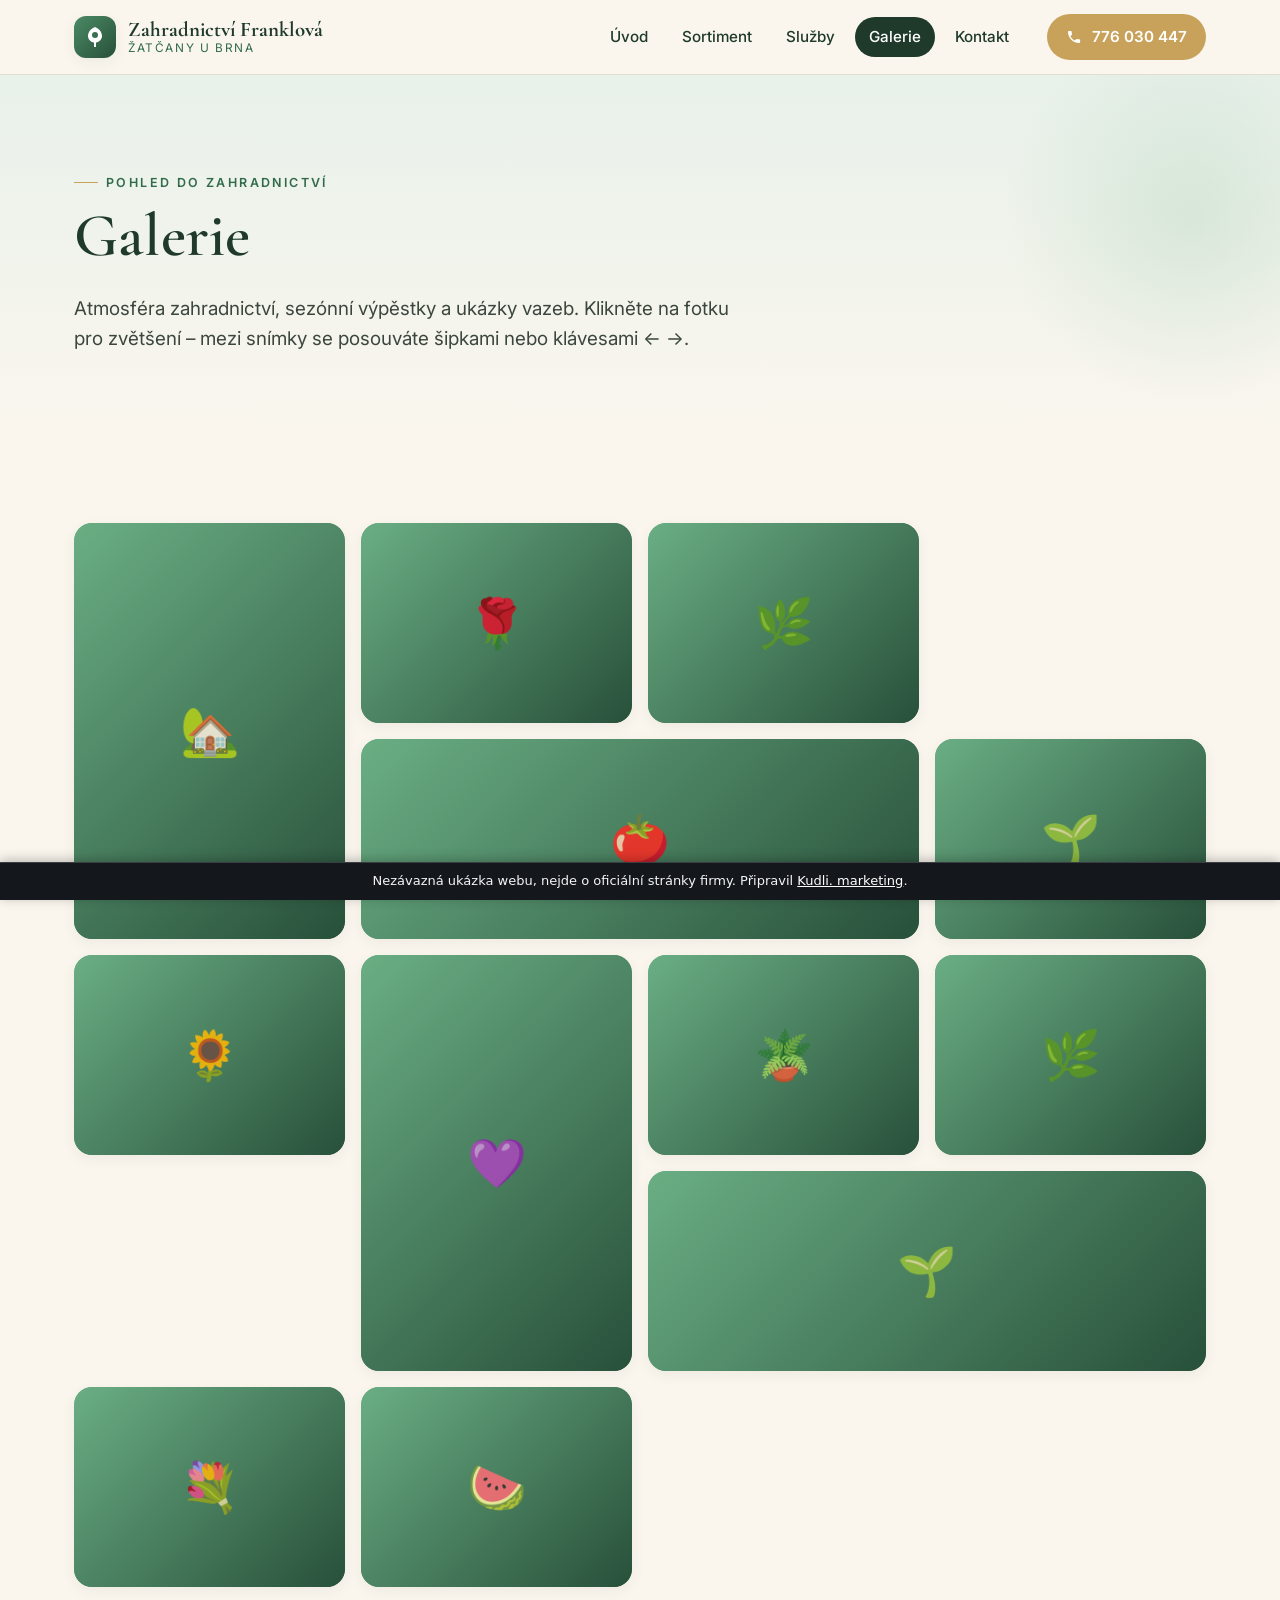
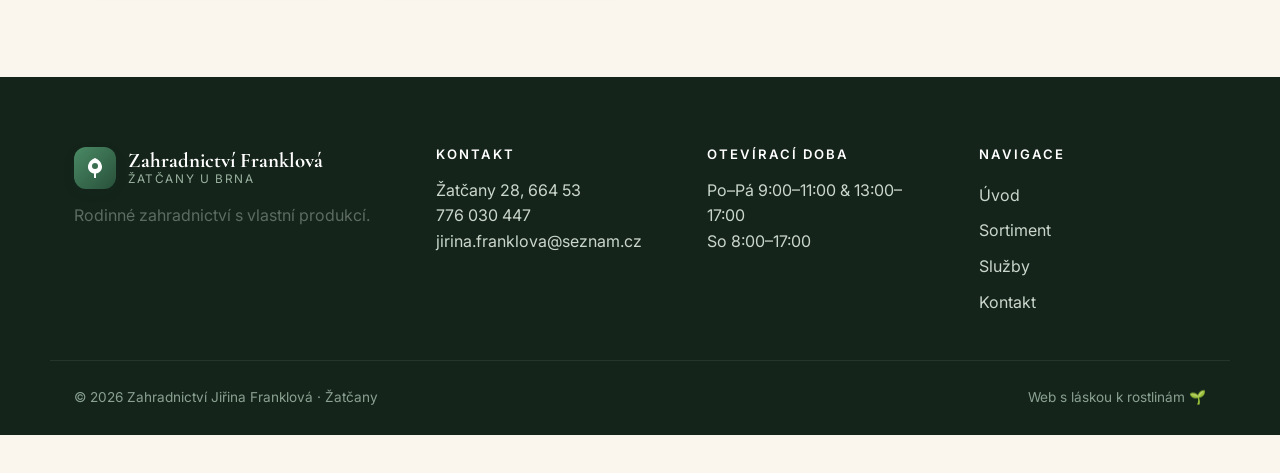
==== commit 03b1ef72: "Ukázka: pruh „nezávazná ukázka" a skrytí před vyhledávači Na stránky přidán viditelný pruh, že jde o" ====
--- a/galerie.html
+++ b/galerie.html
@@ -1,6 +1,7 @@
 <!DOCTYPE html>
 <html lang="cs">
 <head>
+    <meta name="robots" content="noindex, nofollow">
     <meta charset="UTF-8">
     <meta name="viewport" content="width=device-width, initial-scale=1.0">
     <title>Galerie | Zahradnictví Franklová Žatčany</title>
@@ -150,5 +151,10 @@
         </div>
     </footer>
     <script src="script.js"></script>
+<!-- kudli-demo:start -->
+<div id="kudli-demo-banner" role="note" lang="cs" style="all:initial;box-sizing:border-box;display:block;position:fixed;left:0;right:0;bottom:0;z-index:2147483647;width:100%;margin:0;padding:9px 16px calc(9px + env(safe-area-inset-bottom, 0px));background:#14181c;color:#f3f4f6;font:500 13px/1.45 system-ui,-apple-system,'Segoe UI',Roboto,Arial,sans-serif;text-align:center;border-top:1px solid rgba(255,255,255,.16);box-shadow:0 -2px 12px rgba(0,0,0,.25)">Nezávazná ukázka webu, nejde o oficiální stránky firmy. Připravil <a href="https://www.kudlimarketing.cz/" target="_blank" rel="noopener" style="all:initial;font:inherit;color:#ffffff;text-decoration:underline;cursor:pointer">Kudli.&nbsp;marketing</a>.</div>
+<style>@media print{#kudli-demo-banner{display:none!important}}</style>
+<script>(function(){try{var b=document.getElementById('kudli-demo-banner');if(!b)return;var d=document.body,t=0;function fit(){var h=b.offsetHeight||0,vh=window.innerHeight||0;d.style.removeProperty('padding-bottom');var base=parseFloat(getComputedStyle(d).paddingBottom)||0;d.style.setProperty('padding-bottom',(base+h)+'px','important');var els=d.getElementsByTagName('*');for(var i=0;i<els.length;i++){var el=els[i];if(el===b||b.contains(el))continue;var o=el.getAttribute('data-kudli-bottom');if(o===null){var cs=getComputedStyle(el);if(cs.position!=='fixed')continue;var r=el.getBoundingClientRect();if(!r.width||!r.height||r.top<vh*0.5||r.bottom<vh-160)continue;o=parseFloat(cs.bottom);if(isNaN(o))continue;el.setAttribute('data-kudli-bottom',String(o));}el.style.setProperty('bottom',(parseFloat(o)+h)+'px','important');}}function later(){clearTimeout(t);t=setTimeout(fit,150);}fit();window.addEventListener('load',fit);window.addEventListener('resize',later);window.addEventListener('scroll',later,{passive:true});setTimeout(fit,1200);setTimeout(fit,3500);}catch(e){}})();</script>
+<!-- kudli-demo:end -->
 </body>
 </html>
